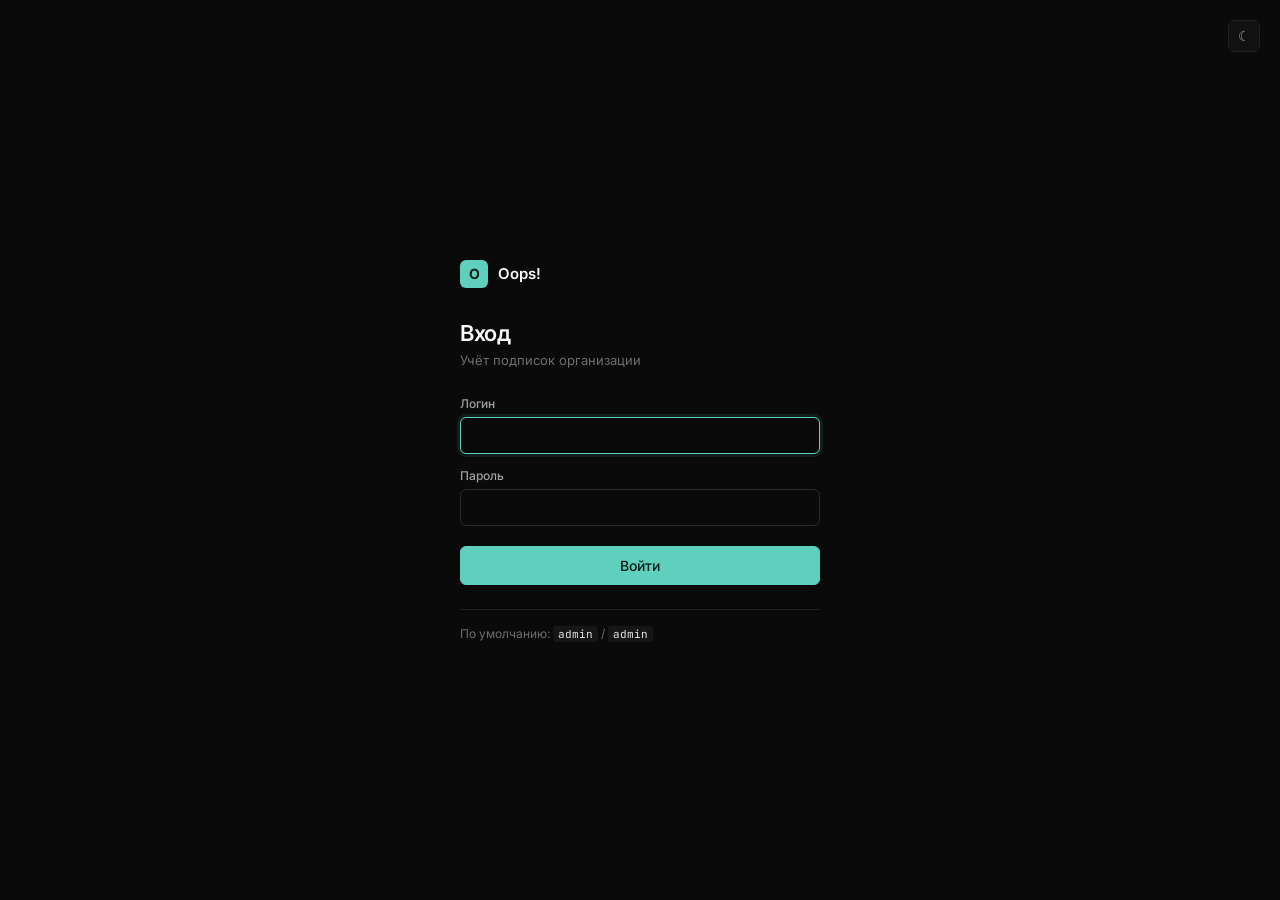
==== app/static/login.html @ 2faa484e "Initial commit" ====
<!DOCTYPE html>
<html lang="ru" id="root-html">
<head>
<meta charset="UTF-8">
<meta name="viewport" content="width=device-width, initial-scale=1.0">
<title>Oops! — вход</title>
<link rel="icon" type="image/svg+xml" href="/static/favicon.svg">
<link rel="preconnect" href="https://fonts.googleapis.com">
<link rel="preconnect" href="https://fonts.gstatic.com" crossorigin>
<link href="https://fonts.googleapis.com/css2?family=Inter:wght@400;500;600;700&family=JetBrains+Mono:wght@400;500&display=swap" rel="stylesheet" media="print" onload="this.media='all'">
<noscript><link href="https://fonts.googleapis.com/css2?family=Inter:wght@400;500;600;700&family=JetBrains+Mono:wght@400;500&display=swap" rel="stylesheet"></noscript>
<style>
:root, :root[data-theme="dark"] {
  --bg: #0a0a0a;
  --bg-card: #111111;
  --bg-elev: #161616;
  --border: #1f1f1f;
  --border-strong: #2a2a2a;
  --text: #e4e4e4;
  --text-bright: #fafafa;
  --text-dim: #a1a1a1;
  --text-mute: #6e6e6e;
  --accent: #5ED0BD;
  --accent-hover: #7ee0d0;
  --accent-on: #001a14;
  --accent-dim: rgba(94, 208, 189, 0.10);
  --danger: #FA7080;
}
:root[data-theme="light"] {
  --bg: #ffffff;
  --bg-card: #ffffff;
  --bg-elev: #fafafa;
  --border: #ececec;
  --border-strong: #dcdcdc;
  --text: #1a1a1a;
  --text-bright: #000000;
  --text-dim: #595959;
  --text-mute: #8c8c8c;
  --accent: #1a8576;
  --accent-hover: #2a9c8a;
  --accent-on: #ffffff;
  --accent-dim: rgba(26, 133, 118, 0.08);
  --danger: #c84a5e;
}
* { box-sizing: border-box; margin: 0; padding: 0; }
html, body {
  background: var(--bg);
  color: var(--text);
  font-family: 'Inter', system-ui, -apple-system, sans-serif;
  min-height: 100vh;
  -webkit-font-smoothing: antialiased;
}
body {
  display: flex; align-items: center; justify-content: center;
  position: relative;
  padding: 20px;
}
.shell {
  width: 100%; max-width: 360px;
}
.brand {
  display: flex; align-items: center; gap: 10px;
  margin-bottom: 32px;
  font-weight: 600;
  font-size: 15px;
  color: var(--text-bright);
}
.brand-mark {
  width: 28px; height: 28px;
  display: grid; place-items: center;
  background: var(--accent);
  color: var(--accent-on);
  border-radius: 6px;
  font-weight: 700;
  font-size: 14px;
}
h1 {
  font-size: 22px;
  font-weight: 600;
  margin-bottom: 6px;
  color: var(--text-bright);
  letter-spacing: -0.015em;
}
.subtitle {
  font-size: 13px;
  color: var(--text-mute);
  margin-bottom: 28px;
}
form { display: flex; flex-direction: column; gap: 14px; }
.field { display: flex; flex-direction: column; gap: 6px; }
label {
  font-size: 12px;
  font-weight: 500;
  color: var(--text-dim);
}
input[type="text"], input[type="password"] {
  background: var(--bg);
  border: 1px solid var(--border-strong);
  padding: 9px 12px;
  color: var(--text);
  font-family: inherit;
  font-size: 14px;
  border-radius: 6px;
  transition: border-color 0.12s, box-shadow 0.12s;
}
input:focus { outline: none; border-color: var(--accent); box-shadow: 0 0 0 3px var(--accent-dim); }
.error {
  font-size: 13px;
  color: var(--danger);
  padding: 9px 12px;
  border: 1px solid var(--danger);
  background: rgba(250, 112, 128, 0.08);
  border-radius: 6px;
}
.error.hidden { display: none; }
button[type="submit"] {
  margin-top: 6px;
  background: var(--accent);
  color: var(--accent-on);
  border: 1px solid var(--accent);
  padding: 10px 16px;
  font-family: inherit;
  font-weight: 500;
  font-size: 14px;
  cursor: pointer;
  border-radius: 6px;
  transition: background 0.12s, border-color 0.12s;
}
button[type="submit"]:hover { background: var(--accent-hover); border-color: var(--accent-hover); }
.hint {
  margin-top: 24px;
  padding-top: 16px;
  border-top: 1px solid var(--border);
  font-size: 12px;
  color: var(--text-mute);
}
.hint code {
  color: var(--text);
  background: var(--bg-elev);
  padding: 1px 5px;
  border-radius: 3px;
  font-family: 'JetBrains Mono', monospace;
  font-size: 11px;
}
.theme-toggle-login {
  position: absolute; top: 20px; right: 20px;
  background: var(--bg-card);
  border: 1px solid var(--border);
  width: 32px; height: 32px;
  display: grid; place-items: center;
  cursor: pointer;
  color: var(--text-dim);
  border-radius: 6px;
  font-size: 14px;
  transition: all 0.12s;
}
.theme-toggle-login:hover { color: var(--text); border-color: var(--border-strong); }
</style>
</head>
<body>
  <button class="theme-toggle-login" id="theme-toggle" title="Сменить тему">
    <span id="theme-icon">☾</span>
  </button>
  <div class="shell">
    <div class="brand">
      <div class="brand-mark">O</div>
      <span>Oops!</span>
    </div>

    <h1>Вход</h1>
    <p class="subtitle">Учёт подписок организации</p>

    <form id="login-form">
      <div class="field">
        <label for="username">Логин</label>
        <input type="text" id="username" required autocomplete="username" autofocus>
      </div>
      <div class="field">
        <label for="password">Пароль</label>
        <input type="password" id="password" required autocomplete="current-password">
      </div>
      <div id="error" class="error hidden"></div>
      <button type="submit">Войти</button>
    </form>

    <div class="hint">
      По умолчанию: <code>admin</code> / <code>admin</code>
    </div>
  </div>

<script>
const root = document.getElementById('root-html');
const themeIcon = document.getElementById('theme-icon');
const savedTheme = localStorage.getItem('oops-theme') || 'dark';
root.setAttribute('data-theme', savedTheme);
themeIcon.textContent = savedTheme === 'dark' ? '☾' : '☀';

document.getElementById('theme-toggle').addEventListener('click', () => {
  const current = root.getAttribute('data-theme');
  const next = current === 'dark' ? 'light' : 'dark';
  root.setAttribute('data-theme', next);
  themeIcon.textContent = next === 'dark' ? '☾' : '☀';
  localStorage.setItem('oops-theme', next);
});

document.getElementById('login-form').addEventListener('submit', async (e) => {
  e.preventDefault();
  const errEl = document.getElementById('error');
  errEl.classList.add('hidden');
  try {
    const r = await fetch('/api/auth/login', {
      method: 'POST',
      headers: {'Content-Type': 'application/json'},
      body: JSON.stringify({
        username: document.getElementById('username').value,
        password: document.getElementById('password').value
      }),
      credentials: 'include'
    });
    if (r.ok) {
      window.location.href = '/';
    } else {
      const data = await r.json();
      errEl.textContent = data.detail || 'Ошибка входа';
      errEl.classList.remove('hidden');
    }
  } catch (err) {
    errEl.textContent = 'Не удалось подключиться к серверу';
    errEl.classList.remove('hidden');
  }
});
</script>
</body>
</html>
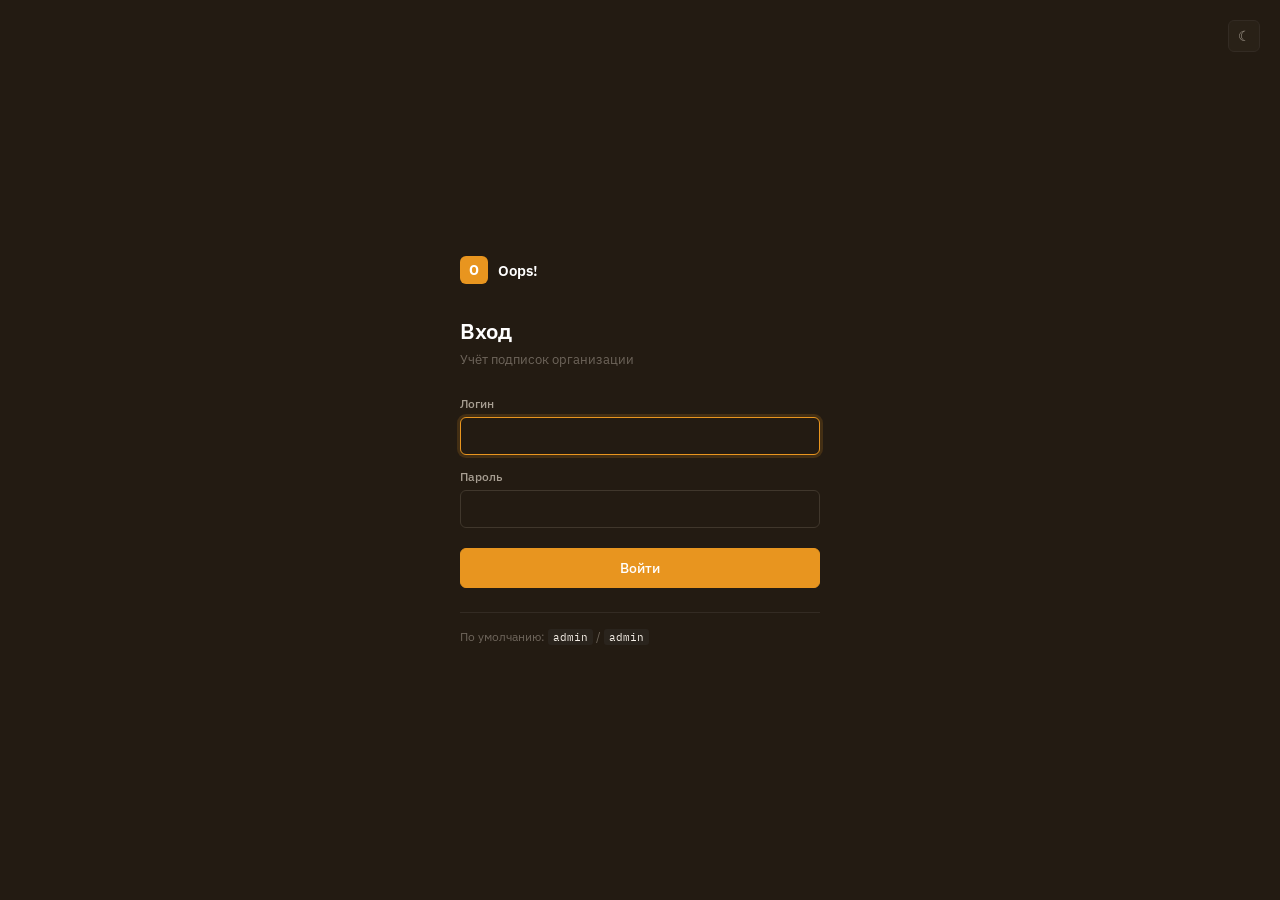
==== commit b57521f3: "Add Docker publish workflow and prod compose Добавлен workflow автосборки Docker-образа" ====
--- a/app/static/login.html
+++ b/app/static/login.html
@@ -1,52 +1,71 @@
 <!DOCTYPE html>
 <html lang="ru" id="root-html">
 <head>
+<script>
+// Применяем тему и акцент СИНХРОННО до отрисовки — убирает мелькание (FOUC)
+(function () {
+  try {
+    var root = document.documentElement;
+    var theme = localStorage.getItem('oops-theme') || 'dark';
+    root.setAttribute('data-theme', theme);
+    var ACC = {amber:{light:'#D97706',dark:'#E8951F'},terracotta:{light:'#C2612F',dark:'#DB8155'},emerald:{light:'#0F766E',dark:'#2DD4BF'},indigo:{light:'#4F46E5',dark:'#818CF8'},rose:{light:'#BE185D',dark:'#F472B6'},slate:{light:'#475569',dark:'#94A3B8'},ocean:{light:'#0369A1',dark:'#38BDF8'},olive:{light:'#4D7C0F',dark:'#A3E635'}};
+    var id = localStorage.getItem('oops-accent') || 'amber';
+    var c = ACC[id] || ACC.amber;
+    var hex = theme === 'dark' ? c.dark : c.light;
+    function mix(a,b,t){a=parseInt(a.slice(1),16);b=parseInt(b.slice(1),16);var ar=(a>>16)&255,ag=(a>>8)&255,ab=a&255,br=(b>>16)&255,bg=(b>>8)&255,bb=b&255;return '#'+((1<<24)+((Math.round(ar*t+br*(1-t)))<<16)+((Math.round(ag*t+bg*(1-t)))<<8)+(Math.round(ab*t+bb*(1-t)))).toString(16).slice(1);}
+    var s = root.style;
+    s.setProperty('--accent', hex);
+    if (theme === 'dark') { s.setProperty('--bg', mix(hex,'#161311',0.06)); s.setProperty('--bg-card', mix(hex,'#211C17',0.04)); }
+    else { s.setProperty('--bg', mix(hex,'#F4F0E9',0.06)); s.setProperty('--bg-card', '#FFFFFF'); }
+  } catch (e) {}
+})();
+</script>
 <meta charset="UTF-8">
 <meta name="viewport" content="width=device-width, initial-scale=1.0">
 <title>Oops! — вход</title>
 <link rel="icon" type="image/svg+xml" href="/static/favicon.svg">
 <link rel="preconnect" href="https://fonts.googleapis.com">
 <link rel="preconnect" href="https://fonts.gstatic.com" crossorigin>
-<link href="https://fonts.googleapis.com/css2?family=Inter:wght@400;500;600;700&family=JetBrains+Mono:wght@400;500&display=swap" rel="stylesheet" media="print" onload="this.media='all'">
-<noscript><link href="https://fonts.googleapis.com/css2?family=Inter:wght@400;500;600;700&family=JetBrains+Mono:wght@400;500&display=swap" rel="stylesheet"></noscript>
+<link href="https://fonts.googleapis.com/css2?family=IBM+Plex+Sans:wght@400;500;600;700&family=IBM+Plex+Mono:wght@400;500;600&display=swap" rel="stylesheet" media="print" onload="this.media='all'">
+<noscript><link href="https://fonts.googleapis.com/css2?family=IBM+Plex+Sans:wght@400;500;600;700&family=IBM+Plex+Mono:wght@400;500;600&display=swap" rel="stylesheet"></noscript>
 <style>
-:root, :root[data-theme="dark"] {
-  --bg: #0a0a0a;
-  --bg-card: #111111;
-  --bg-elev: #161616;
-  --border: #1f1f1f;
-  --border-strong: #2a2a2a;
-  --text: #e4e4e4;
-  --text-bright: #fafafa;
-  --text-dim: #a1a1a1;
-  --text-mute: #6e6e6e;
-  --accent: #5ED0BD;
-  --accent-hover: #7ee0d0;
-  --accent-on: #001a14;
-  --accent-dim: rgba(94, 208, 189, 0.10);
-  --danger: #FA7080;
-}
-:root[data-theme="light"] {
-  --bg: #ffffff;
-  --bg-card: #ffffff;
-  --bg-elev: #fafafa;
-  --border: #ececec;
-  --border-strong: #dcdcdc;
-  --text: #1a1a1a;
-  --text-bright: #000000;
-  --text-dim: #595959;
-  --text-mute: #8c8c8c;
-  --accent: #1a8576;
-  --accent-hover: #2a9c8a;
-  --accent-on: #ffffff;
-  --accent-dim: rgba(26, 133, 118, 0.08);
-  --danger: #c84a5e;
+:root, :root[data-theme="light"] {
+  --bg: #F4F0E9;
+  --bg-card: #FFFFFF;
+  --bg-elev: #FBF8F2;
+  --border: #E9E3D9;
+  --border-strong: #DDD5C8;
+  --text: #1C1917;
+  --text-bright: #0F0D0C;
+  --text-dim: #78716C;
+  --text-mute: #A8A29E;
+  --accent: #D97706;
+  --accent-hover: #B45309;
+  --accent-on: #FFFFFF;
+  --accent-dim: rgba(217, 119, 6, 0.10);
+  --danger: #C2410C;
+}
+:root[data-theme="dark"] {
+  --bg: #161311;
+  --bg-card: #211C17;
+  --bg-elev: #2A241D;
+  --border: #332B23;
+  --border-strong: #40372C;
+  --text: #F4EEE6;
+  --text-bright: #FFFFFF;
+  --text-dim: #A79E92;
+  --text-mute: #6E655B;
+  --accent: #E8951F;
+  --accent-hover: #F0B45A;
+  --accent-on: #1C1917;
+  --accent-dim: rgba(217, 119, 6, 0.16);
+  --danger: #F58A57;
 }
 * { box-sizing: border-box; margin: 0; padding: 0; }
 html, body {
   background: var(--bg);
   color: var(--text);
-  font-family: 'Inter', system-ui, -apple-system, sans-serif;
+  font-family: 'IBM Plex Sans', system-ui, -apple-system, sans-serif;
   min-height: 100vh;
   -webkit-font-smoothing: antialiased;
 }
@@ -139,7 +158,7 @@
   background: var(--bg-elev);
   padding: 1px 5px;
   border-radius: 3px;
-  font-family: 'JetBrains Mono', monospace;
+  font-family: 'IBM Plex Mono', monospace;
   font-size: 11px;
 }
 .theme-toggle-login {
@@ -195,12 +214,43 @@
 root.setAttribute('data-theme', savedTheme);
 themeIcon.textContent = savedTheme === 'dark' ? '☾' : '☀';
 
+// Применение выбранного акцента (синхронно с основным приложением)
+const ACCENTS = {
+  amber:{light:'#D97706',dark:'#E8951F'}, terracotta:{light:'#C2612F',dark:'#DB8155'},
+  emerald:{light:'#0F766E',dark:'#2DD4BF'}, indigo:{light:'#4F46E5',dark:'#818CF8'},
+  rose:{light:'#BE185D',dark:'#F472B6'}, slate:{light:'#475569',dark:'#94A3B8'},
+  ocean:{light:'#0369A1',dark:'#38BDF8'}, olive:{light:'#4D7C0F',dark:'#A3E635'},
+};
+function _shade(hex,pct){const n=parseInt(hex.slice(1),16);let r=(n>>16)&255,g=(n>>8)&255,b=n&255;const t=pct<0?0:255,p=Math.abs(pct)/100;r=Math.round((t-r)*p)+r;g=Math.round((t-g)*p)+g;b=Math.round((t-b)*p)+b;return '#'+((1<<24)+(r<<16)+(g<<8)+b).toString(16).slice(1);}
+function _hexA(hex,a){const n=parseInt(hex.slice(1),16);return 'rgba('+((n>>16)&255)+','+((n>>8)&255)+','+(n&255)+','+a+')';}
+function _mix(hex,base,t){const a=parseInt(hex.slice(1),16),b=parseInt(base.slice(1),16);const ar=(a>>16)&255,ag=(a>>8)&255,ab=a&255;const br=(b>>16)&255,bg=(b>>8)&255,bb=b&255;return '#'+((1<<24)+((Math.round(ar*t+br*(1-t)))<<16)+((Math.round(ag*t+bg*(1-t)))<<8)+(Math.round(ab*t+bb*(1-t)))).toString(16).slice(1);}
+function applyAccent(){
+  const id = localStorage.getItem('oops-accent') || 'amber';
+  const theme = root.getAttribute('data-theme');
+  const c = ACCENTS[id] || ACCENTS.amber;
+  const hex = theme === 'dark' ? c.dark : c.light;
+  const s = root.style;
+  s.setProperty('--accent', hex);
+  s.setProperty('--accent-hover', _shade(hex, theme==='dark'?20:-20));
+  s.setProperty('--accent-dim', _hexA(hex, theme==='dark'?0.16:0.10));
+  s.setProperty('--accent-on', '#ffffff');
+  if (theme === 'dark') {
+    s.setProperty('--bg', _mix(hex,'#161311',0.06));
+    s.setProperty('--bg-card', _mix(hex,'#211C17',0.04));
+  } else {
+    s.setProperty('--bg', _mix(hex,'#F4F0E9',0.06));
+    s.setProperty('--bg-card', '#FFFFFF');
+  }
+}
+applyAccent();
+
 document.getElementById('theme-toggle').addEventListener('click', () => {
   const current = root.getAttribute('data-theme');
   const next = current === 'dark' ? 'light' : 'dark';
   root.setAttribute('data-theme', next);
   themeIcon.textContent = next === 'dark' ? '☾' : '☀';
   localStorage.setItem('oops-theme', next);
+  applyAccent();
 });
 
 document.getElementById('login-form').addEventListener('submit', async (e) => {
